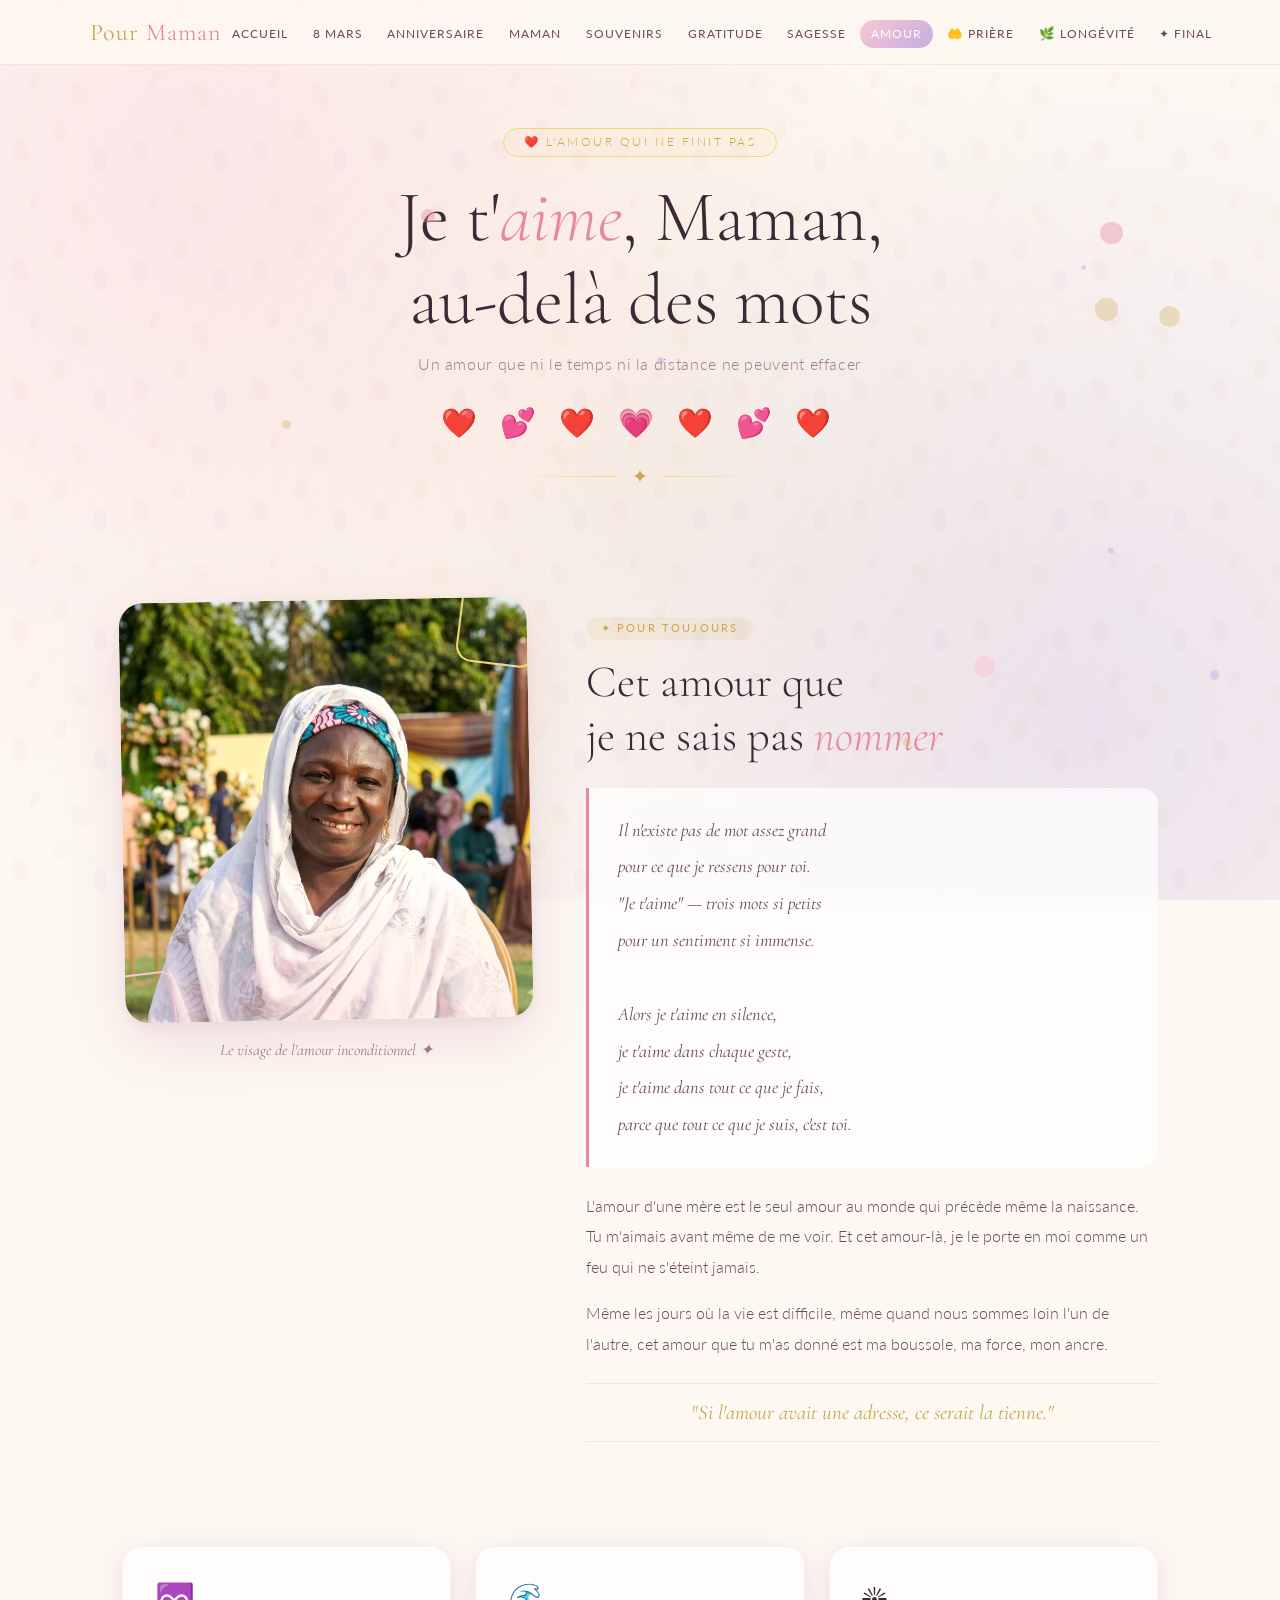
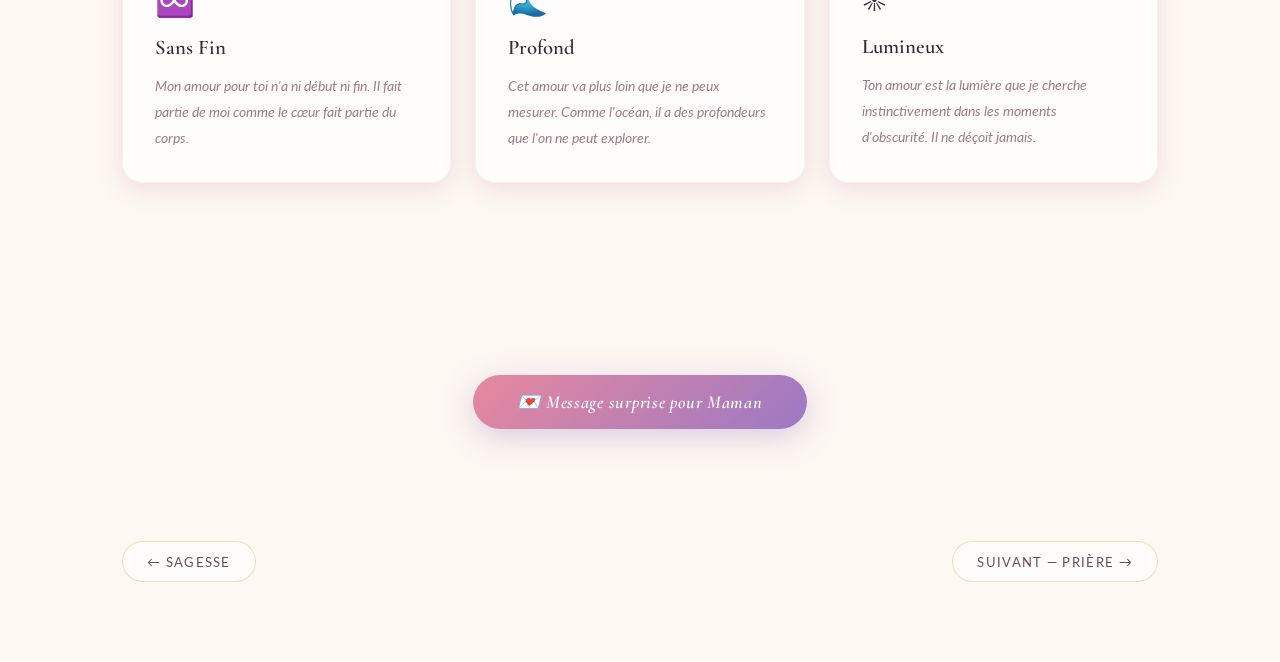
==== amour.html @ e554573a "first commit" ====
<!DOCTYPE html>
<html lang="fr">
<head>
  <meta charset="UTF-8">
  <meta name="viewport" content="width=device-width, initial-scale=1.0">
  <title>Pour Maman — Amour</title>
  <link rel="stylesheet" href="style.css">
  <style>
    .hearts-float {
      text-align: center;
      font-size: 1.8rem;
      letter-spacing: 0.5rem;
      margin: 1.5rem 0;
      animation: pulse-hearts 3s ease-in-out infinite;
    }
    @keyframes pulse-hearts {
      0%, 100% { transform: scale(1); opacity: 0.8; }
      50%       { transform: scale(1.08); opacity: 1; }
    }
  </style>
</head>
<body>

<nav>
  <div class="nav-inner">
    <a class="nav-logo" href="accueil.html">Pour <span>Maman</span></a>
    <button class="nav-toggle" aria-label="Menu" aria-expanded="false">
      <span></span><span></span><span></span>
    </button>
    <ul class="nav-links">
      <li><a href="accueil.html">Accueil</a></li>
      <li><a href="femme.html">8 Mars</a></li>
      <li><a href="anniversaire.html">Anniversaire</a></li>
      <li><a href="maman.html">Maman</a></li>
      <li><a href="souvenirs.html">Souvenirs</a></li>
      <li><a href="gratitude.html">Gratitude</a></li>
      <li><a href="sagesse.html">Sagesse</a></li>
      <li><a href="amour.html">Amour</a></li>
      <li><a href="priere.html">🤲 Prière</a></li>
      <li><a href="longevite.html">🌿 Longévité</a></li>
      <li><a href="final.html">✦ Final</a></li>
    </ul>
  </div>
</nav>

<div class="page-wrapper">

  <section class="hero-banner">
    <div class="hero-badge">❤️ L'amour qui ne finit pas</div>
    <h1 class="hero-title">
      Je t'<em>aime</em>, Maman,<br>
      au-delà des mots
    </h1>
    <p class="hero-subtitle">Un amour que ni le temps ni la distance ne peuvent effacer</p>
    <div class="hearts-float">❤️ 💕 ❤️ 💗 ❤️ 💕 ❤️</div>
    <div class="hero-divider"><span>✦</span></div>
  </section>

  <section class="content-section">
    <div class="content-grid">
      <div class="photo-col">
        <div class="photo-frame">
          <img src="images/maman8.jpg" alt="Mon amour pour Maman">
          <div class="photo-ornament"></div>
          <div class="photo-ornament-2"></div>
        </div>
        <p class="photo-label">Le visage de l'amour inconditionnel ✦</p>
      </div>
      <div class="text-col">
        <span class="text-tag">✦ Pour toujours</span>
        <h2 class="text-heading">
          Cet amour que<br>
          je ne sais pas <em>nommer</em>
        </h2>
        <div class="poem-block">
          <p>
            Il n'existe pas de mot assez grand<br>
            pour ce que je ressens pour toi.<br>
            "Je t'aime" — trois mots si petits<br>
            pour un sentiment si immense.<br><br>
            Alors je t'aime en silence,<br>
            je t'aime dans chaque geste,<br>
            je t'aime dans tout ce que je fais,<br>
            parce que tout ce que je suis, c'est toi.
          </p>
        </div>
        <div class="prose-block">
          <p>
            L'amour d'une mère est le seul amour au monde qui précède même la naissance.
            Tu m'aimais avant même de me voir.
            Et cet amour-là, je le porte en moi comme un feu qui ne s'éteint jamais.
          </p>
          <p>
            Même les jours où la vie est difficile,
            même quand nous sommes loin l'un de l'autre,
            cet amour que tu m'as donné est ma boussole,
            ma force, mon ancre.
          </p>
        </div>
        <div class="gold-quote">"Si l'amour avait une adresse, ce serait la tienne."</div>
      </div>
    </div>

    <div class="cards-grid">
      <div class="card">
        <div class="card-icon">♾️</div>
        <div class="card-title">Sans Fin</div>
        <div class="card-text">Mon amour pour toi n'a ni début ni fin. Il fait partie de moi comme le cœur fait partie du corps.</div>
      </div>
      <div class="card">
        <div class="card-icon">🌊</div>
        <div class="card-title">Profond</div>
        <div class="card-text">Cet amour va plus loin que je ne peux mesurer. Comme l'océan, il a des profondeurs que l'on ne peut explorer.</div>
      </div>
      <div class="card">
        <div class="card-icon">☀️</div>
        <div class="card-title">Lumineux</div>
        <div class="card-text">Ton amour est la lumière que je cherche instinctivement dans les moments d'obscurité. Il ne déçoit jamais.</div>
      </div>
    </div>
  </section>

  <section class="surprise-section">
    <button id="btn-surprise">💌 Message surprise pour Maman</button>
    <div id="surprise-message"></div>
  </section>

  <div class="page-nav-footer">
    <a class="btn-nav" href="sagesse.html">← Sagesse</a>
    <a class="btn-nav" href="priere.html">Suivant — Prière →</a>
  </div>

</div>

<script src="script.js"></script>
</body>
</html>
---- style.css ----
@import url('https://fonts.googleapis.com/css2?family=Cormorant+Garamond:ital,wght@0,300;0,400;0,600;1,300;1,400&family=Lato:wght@300;400&display=swap');

/* ============================
   VARIABLES & RESET
============================ */
:root {
  --rose:        #f9c6d3;
  --rose-deep:   #e8889e;
  --gold:        #c9a84c;
  --gold-light:  #f0d87a;
  --violet:      #c3aee0;
  --violet-deep: #9b79c4;
  --cream:       #fdf8f2;
  --warm-white:  #fff9f5;
  --text-dark:   #3a2a35;
  --text-mid:    #6b4c5a;
  --text-light:  #a07a8a;
  --shadow:      rgba(180, 100, 130, 0.18);
  --transition:  all 0.5s cubic-bezier(0.25, 0.8, 0.25, 1);
}

*, *::before, *::after { margin: 0; padding: 0; box-sizing: border-box; }

html { scroll-behavior: smooth; }

body {
  font-family: 'Lato', 'Georgia', serif;
  background-color: var(--cream);
  color: var(--text-dark);
  min-height: 100vh;
  overflow-x: hidden;
  position: relative;
}

/* ============================
   BACKGROUND FLORAL
============================ */
body::before {
  content: '';
  position: fixed;
  inset: 0;
  background-image:
    radial-gradient(circle at 15% 20%, rgba(249,198,211,0.35) 0%, transparent 50%),
    radial-gradient(circle at 85% 80%, rgba(195,174,224,0.3) 0%, transparent 50%),
    radial-gradient(circle at 50% 50%, rgba(201,168,76,0.08) 0%, transparent 70%);
  pointer-events: none;
  z-index: 0;
}

body::after {
  content: '';
  position: fixed;
  inset: 0;
  background-image: url("data:image/svg+xml,%3Csvg xmlns='http://www.w3.org/2000/svg' width='120' height='120'%3E%3Cg opacity='0.045'%3E%3Cellipse cx='20' cy='30' rx='8' ry='12' fill='%23e8889e' transform='rotate(-20 20 30)'/%3E%3Cellipse cx='60' cy='10' rx='6' ry='10' fill='%23c9a84c' transform='rotate(15 60 10)'/%3E%3Cellipse cx='100' cy='40' rx='7' ry='11' fill='%239b79c4' transform='rotate(-10 100 40)'/%3E%3Cellipse cx='35' cy='80' rx='5' ry='9' fill='%23e8889e' transform='rotate(25 35 80)'/%3E%3Cellipse cx='80' cy='95' rx='8' ry='12' fill='%23c9a84c' transform='rotate(-30 80 95)'/%3E%3Ccircle cx='55' cy='55' r='3' fill='%23e8889e' opacity='0.5'/%3E%3Ccircle cx='90' cy='20' r='2' fill='%23c9a84c' opacity='0.5'/%3E%3Ccircle cx='15' cy='65' r='2.5' fill='%239b79c4' opacity='0.5'/%3E%3C/g%3E%3C/svg%3E");
  pointer-events: none;
  z-index: 0;
}

/* ============================
   NAVIGATION
============================ */
nav {
  position: fixed;
  top: 0;
  left: 0;
  right: 0;
  z-index: 1000;
  background: rgba(253, 248, 242, 0.88);
  backdrop-filter: blur(16px);
  -webkit-backdrop-filter: blur(16px);
  border-bottom: 1px solid rgba(201, 168, 76, 0.2);
  padding: 0 2rem;
}

.nav-inner {
  max-width: 1100px;
  margin: 0 auto;
  display: flex;
  align-items: center;
  justify-content: space-between;
  height: 64px;
}

.nav-logo {
  font-family: 'Cormorant Garamond', serif;
  font-size: 1.5rem;
  font-weight: 400;
  color: var(--gold);
  letter-spacing: 0.04em;
  text-decoration: none;
  white-space: nowrap;
}

.nav-logo span { color: var(--rose-deep); }

.nav-toggle {
  display: none;
  background: none;
  border: none;
  cursor: pointer;
  flex-direction: column;
  gap: 5px;
  padding: 4px;
}

.nav-toggle span {
  display: block;
  width: 24px;
  height: 2px;
  background: var(--text-dark);
  border-radius: 2px;
  transition: var(--transition);
}

.nav-links {
  display: flex;
  align-items: center;
  gap: 0.15rem;
  list-style: none;
}

.nav-links a {
  font-family: 'Lato', sans-serif;
  font-size: 0.78rem;
  font-weight: 400;
  letter-spacing: 0.08em;
  text-transform: uppercase;
  color: var(--text-mid);
  text-decoration: none;
  padding: 0.4rem 0.7rem;
  border-radius: 20px;
  transition: var(--transition);
  white-space: nowrap;
}

.nav-links a:hover,
.nav-links a.active {
  background: linear-gradient(135deg, var(--rose), var(--violet));
  color: white;
}

/* ============================
   PAGE WRAPPER
============================ */
.page-wrapper {
  position: relative;
  z-index: 1;
  min-height: 100vh;
  padding-top: 64px;
}

/* ============================
   HERO BANNER
============================ */
.hero-banner {
  text-align: center;
  padding: 4rem 2rem 2rem;
  position: relative;
}

.hero-badge {
  display: inline-block;
  font-family: 'Lato', sans-serif;
  font-size: 0.72rem;
  font-weight: 300;
  letter-spacing: 0.22em;
  text-transform: uppercase;
  color: var(--gold);
  border: 1px solid var(--gold-light);
  padding: 0.4rem 1.2rem;
  border-radius: 30px;
  margin-bottom: 1.2rem;
  background: rgba(240,216,122,0.08);
}

.hero-title {
  font-family: 'Cormorant Garamond', serif;
  font-size: clamp(2.4rem, 6vw, 4.5rem);
  font-weight: 300;
  line-height: 1.15;
  color: var(--text-dark);
  margin-bottom: 0.8rem;
}

.hero-title em {
  font-style: italic;
  color: var(--rose-deep);
}

.hero-subtitle {
  font-family: 'Lato', sans-serif;
  font-size: 1rem;
  font-weight: 300;
  color: var(--text-light);
  letter-spacing: 0.04em;
  margin-bottom: 2rem;
}

.hero-divider {
  display: flex;
  align-items: center;
  justify-content: center;
  gap: 1rem;
  margin-bottom: 3rem;
}

.hero-divider::before,
.hero-divider::after {
  content: '';
  flex: 1;
  max-width: 100px;
  height: 1px;
  background: linear-gradient(to right, transparent, var(--gold-light));
}

.hero-divider::after {
  background: linear-gradient(to left, transparent, var(--gold-light));
}

.hero-divider span {
  color: var(--gold);
  font-size: 1.2rem;
}

/* ============================
   CONTENT GRID (Photo | Text)
============================ */
.content-section {
  max-width: 1100px;
  margin: 0 auto;
  padding: 2rem 2rem 5rem;
}

.content-grid {
  display: grid;
  grid-template-columns: 1fr 1.4fr;
  gap: 3.5rem;
  align-items: start;
  margin-bottom: 4rem;
  opacity: 0;
  transform: translateY(30px);
  transition: opacity 0.8s ease, transform 0.8s ease;
}

.content-grid.visible {
  opacity: 1;
  transform: translateY(0);
}

.content-grid.reverse {
  grid-template-columns: 1.4fr 1fr;
}

.content-grid.reverse .photo-col { order: 2; }
.content-grid.reverse .text-col  { order: 1; }

/* ============================
   PHOTO COLUMN
============================ */
.photo-col {
  position: relative;
}

.photo-frame {
  position: relative;
  border-radius: 24px;
  overflow: hidden;
  box-shadow: 0 20px 60px var(--shadow), 0 4px 15px rgba(0,0,0,0.06);
  transform: rotate(-1deg);
  transition: var(--transition);
}

.photo-frame:hover {
  transform: rotate(0deg) scale(1.02);
  box-shadow: 0 30px 80px var(--shadow), 0 8px 25px rgba(0,0,0,0.1);
}

.photo-frame img {
  width: 100%;
  height: 420px;
  object-fit: cover;
  display: block;
  filter: sepia(8%) saturate(1.1) brightness(1.02);
  transition: var(--transition);
}

.photo-frame:hover img {
  filter: sepia(0%) saturate(1.15) brightness(1.04);
}

.photo-frame::after {
  content: '';
  position: absolute;
  inset: 0;
  background: linear-gradient(
    180deg,
    transparent 60%,
    rgba(249,198,211,0.25) 100%
  );
  pointer-events: none;
}

.photo-ornament {
  position: absolute;
  top: -12px;
  right: -12px;
  width: 80px;
  height: 80px;
  border: 2px solid var(--gold-light);
  border-radius: 16px;
  transform: rotate(8deg);
  pointer-events: none;
}

.photo-ornament-2 {
  position: absolute;
  bottom: -10px;
  left: -10px;
  width: 60px;
  height: 60px;
  border: 2px solid var(--rose);
  border-radius: 12px;
  transform: rotate(-6deg);
  pointer-events: none;
}

.photo-label {
  text-align: center;
  margin-top: 1.2rem;
  font-family: 'Cormorant Garamond', serif;
  font-style: italic;
  font-size: 1rem;
  color: var(--text-light);
}

/* ============================
   TEXT COLUMN
============================ */
.text-col {
  padding: 1rem 0;
}

.text-tag {
  display: inline-block;
  font-size: 0.68rem;
  font-weight: 400;
  letter-spacing: 0.2em;
  text-transform: uppercase;
  color: var(--gold);
  margin-bottom: 1rem;
  background: rgba(201,168,76,0.1);
  padding: 0.3rem 0.9rem;
  border-radius: 20px;
}

.text-heading {
  font-family: 'Cormorant Garamond', serif;
  font-size: clamp(1.8rem, 3.5vw, 2.8rem);
  font-weight: 300;
  line-height: 1.2;
  color: var(--text-dark);
  margin-bottom: 1.5rem;
}

.text-heading em {
  font-style: italic;
  color: var(--rose-deep);
}

.poem-block {
  background: rgba(255,255,255,0.7);
  border-left: 3px solid var(--rose-deep);
  padding: 1.5rem 1.8rem;
  border-radius: 0 16px 16px 0;
  margin-bottom: 1.5rem;
  backdrop-filter: blur(8px);
}

.poem-block p {
  font-family: 'Cormorant Garamond', serif;
  font-size: 1.15rem;
  font-style: italic;
  line-height: 2;
  color: var(--text-mid);
}

.prose-block p {
  font-size: 1rem;
  line-height: 1.9;
  color: var(--text-mid);
  margin-bottom: 1rem;
  font-weight: 300;
}

.gold-quote {
  font-family: 'Cormorant Garamond', serif;
  font-size: 1.3rem;
  font-style: italic;
  color: var(--gold);
  text-align: center;
  padding: 1rem 0;
  border-top: 1px solid rgba(201,168,76,0.2);
  border-bottom: 1px solid rgba(201,168,76,0.2);
  margin: 1.5rem 0;
}

/* ============================
   SURPRISE BUTTON
============================ */
.surprise-section {
  text-align: center;
  padding: 3rem 2rem 5rem;
  position: relative;
  z-index: 1;
}

#btn-surprise {
  font-family: 'Cormorant Garamond', serif;
  font-size: 1.15rem;
  font-style: italic;
  font-weight: 600;
  color: white;
  background: linear-gradient(135deg, var(--rose-deep), var(--violet-deep));
  border: none;
  padding: 1rem 2.8rem;
  border-radius: 50px;
  cursor: pointer;
  letter-spacing: 0.04em;
  box-shadow: 0 8px 30px rgba(155, 121, 196, 0.35);
  transition: var(--transition);
  position: relative;
  overflow: hidden;
}

#btn-surprise::before {
  content: '';
  position: absolute;
  top: 0; left: -100%;
  width: 100%; height: 100%;
  background: linear-gradient(90deg, transparent, rgba(255,255,255,0.2), transparent);
  transition: left 0.5s ease;
}

#btn-surprise:hover {
  transform: translateY(-3px);
  box-shadow: 0 14px 40px rgba(155, 121, 196, 0.5);
}

#btn-surprise:hover::before { left: 100%; }

#surprise-message {
  max-width: 600px;
  margin: 2rem auto 0;
  background: rgba(255,255,255,0.8);
  border-radius: 20px;
  padding: 2rem;
  backdrop-filter: blur(10px);
  box-shadow: 0 10px 40px var(--shadow);
  display: none;
  font-family: 'Cormorant Garamond', serif;
  font-size: 1.2rem;
  font-style: italic;
  line-height: 1.9;
  color: var(--text-mid);
  border: 1px solid rgba(249, 198, 211, 0.4);
}

/* ============================
   CARDS GRID
============================ */
.cards-grid {
  display: grid;
  grid-template-columns: repeat(auto-fit, minmax(260px, 1fr));
  gap: 1.5rem;
  margin: 2rem 0 4rem;
}

.card {
  background: rgba(255,255,255,0.75);
  border-radius: 20px;
  padding: 2rem;
  backdrop-filter: blur(8px);
  box-shadow: 0 6px 25px var(--shadow);
  border: 1px solid rgba(249,198,211,0.3);
  transition: var(--transition);
  opacity: 0;
  transform: translateY(20px);
}

.card.visible {
  opacity: 1;
  transform: translateY(0);
}

.card:hover {
  transform: translateY(-6px);
  box-shadow: 0 16px 40px var(--shadow);
}

.card-icon {
  font-size: 2rem;
  margin-bottom: 1rem;
}

.card-title {
  font-family: 'Cormorant Garamond', serif;
  font-size: 1.3rem;
  font-weight: 600;
  color: var(--text-dark);
  margin-bottom: 0.8rem;
}

.card-text {
  font-size: 0.9rem;
  line-height: 1.8;
  color: var(--text-light);
  font-style: italic;
}

/* ============================
   NAV FOOTER
============================ */
.page-nav-footer {
  max-width: 1100px;
  margin: 0 auto;
  padding: 2rem 2rem 5rem;
  display: flex;
  justify-content: space-between;
  align-items: center;
  gap: 1rem;
  flex-wrap: wrap;
  position: relative;
  z-index: 1;
}

.btn-nav {
  font-family: 'Lato', sans-serif;
  font-size: 0.82rem;
  font-weight: 400;
  letter-spacing: 0.1em;
  text-transform: uppercase;
  color: var(--text-mid);
  text-decoration: none;
  padding: 0.7rem 1.5rem;
  border: 1px solid rgba(201,168,76,0.35);
  border-radius: 30px;
  transition: var(--transition);
  background: rgba(255,255,255,0.6);
  backdrop-filter: blur(6px);
}

.btn-nav:hover {
  background: linear-gradient(135deg, var(--rose), var(--violet));
  color: white;
  border-color: transparent;
  transform: translateY(-2px);
  box-shadow: 0 6px 20px var(--shadow);
}

/* ============================
   FLOATING PETALS
============================ */
.petal {
  position: fixed;
  pointer-events: none;
  z-index: 2000;
  font-size: 1.2rem;
  animation: fall linear forwards;
}

@keyframes fall {
  0%   { transform: translateY(-50px) rotate(0deg); opacity: 1; }
  100% { transform: translateY(110vh) rotate(360deg); opacity: 0; }
}

/* ============================
   PAGE TRANSITION
============================ */
.page-transition {
  position: fixed;
  inset: 0;
  background: linear-gradient(135deg, var(--rose), var(--violet));
  z-index: 9999;
  transform: scaleX(0);
  transform-origin: left;
}

.page-transition.enter { animation: slideIn 0.4s ease forwards; }
.page-transition.exit  { animation: slideOut 0.4s ease forwards; }

@keyframes slideIn  { from { transform: scaleX(0); } to { transform: scaleX(1); } }
@keyframes slideOut { from { transform: scaleX(1); } to { transform: scaleX(0); transform-origin: right; } }

/* ============================
   PARTICLES
============================ */
.particle {
  position: fixed;
  border-radius: 50%;
  pointer-events: none;
  z-index: 1;
  animation: drift ease-in-out infinite;
}

@keyframes drift {
  0%, 100% { transform: translateY(0) scale(1); opacity: 0.4; }
  50%       { transform: translateY(-30px) scale(1.1); opacity: 0.7; }
}

/* ============================
   FINAL PAGE SPECIAL
============================ */
.final-heart {
  font-size: 5rem;
  display: block;
  text-align: center;
  animation: heartbeat 1.5s ease-in-out infinite;
  margin: 2rem 0;
}

@keyframes heartbeat {
  0%, 100% { transform: scale(1); }
  14%      { transform: scale(1.2); }
  28%      { transform: scale(1); }
  42%      { transform: scale(1.12); }
  70%      { transform: scale(1); }
}

/* ============================
   DATES RIBBON
============================ */
.dates-ribbon {
  display: flex;
  justify-content: center;
  gap: 1.5rem;
  flex-wrap: wrap;
  margin: 2rem 0;
}

.date-badge {
  background: rgba(255,255,255,0.8);
  border-radius: 16px;
  padding: 1rem 1.5rem;
  text-align: center;
  border: 1px solid rgba(249,198,211,0.5);
  box-shadow: 0 4px 16px var(--shadow);
  min-width: 140px;
  backdrop-filter: blur(6px);
  transition: var(--transition);
}

.date-badge:hover {
  transform: translateY(-4px);
  box-shadow: 0 10px 30px var(--shadow);
}

.date-badge .date-day {
  font-family: 'Cormorant Garamond', serif;
  font-size: 2.2rem;
  font-weight: 300;
  color: var(--rose-deep);
  line-height: 1;
}

.date-badge .date-month {
  font-size: 0.75rem;
  letter-spacing: 0.15em;
  text-transform: uppercase;
  color: var(--gold);
  margin-top: 0.2rem;
}

.date-badge .date-label {
  font-size: 0.78rem;
  color: var(--text-light);
  margin-top: 0.3rem;
  font-style: italic;
}

/* ============================
   RESPONSIVE
============================ */
@media (max-width: 900px) {
  .nav-toggle { display: flex; }
  
  .nav-links {
    display: none;
    position: absolute;
    top: 64px;
    left: 0;
    right: 0;
    background: rgba(253,248,242,0.97);
    backdrop-filter: blur(16px);
    flex-direction: column;
    padding: 1rem;
    gap: 0.3rem;
    border-bottom: 1px solid rgba(201,168,76,0.2);
    align-items: stretch;
  }
  
  .nav-links.open { display: flex; }
  
  .nav-links a {
    padding: 0.6rem 1rem;
    text-align: center;
  }

  .content-grid,
  .content-grid.reverse {
    grid-template-columns: 1fr;
    gap: 2rem;
  }

  .content-grid.reverse .photo-col,
  .content-grid.reverse .text-col {
    order: unset;
  }

  .photo-frame img { height: 280px; }
}

@media (max-width: 480px) {
  .hero-title { font-size: 2rem; }
  .content-section { padding: 1.5rem 1.5rem 4rem; }
  .dates-ribbon { gap: 0.8rem; }
  .date-badge { min-width: 110px; padding: 0.8rem 1rem; }
}
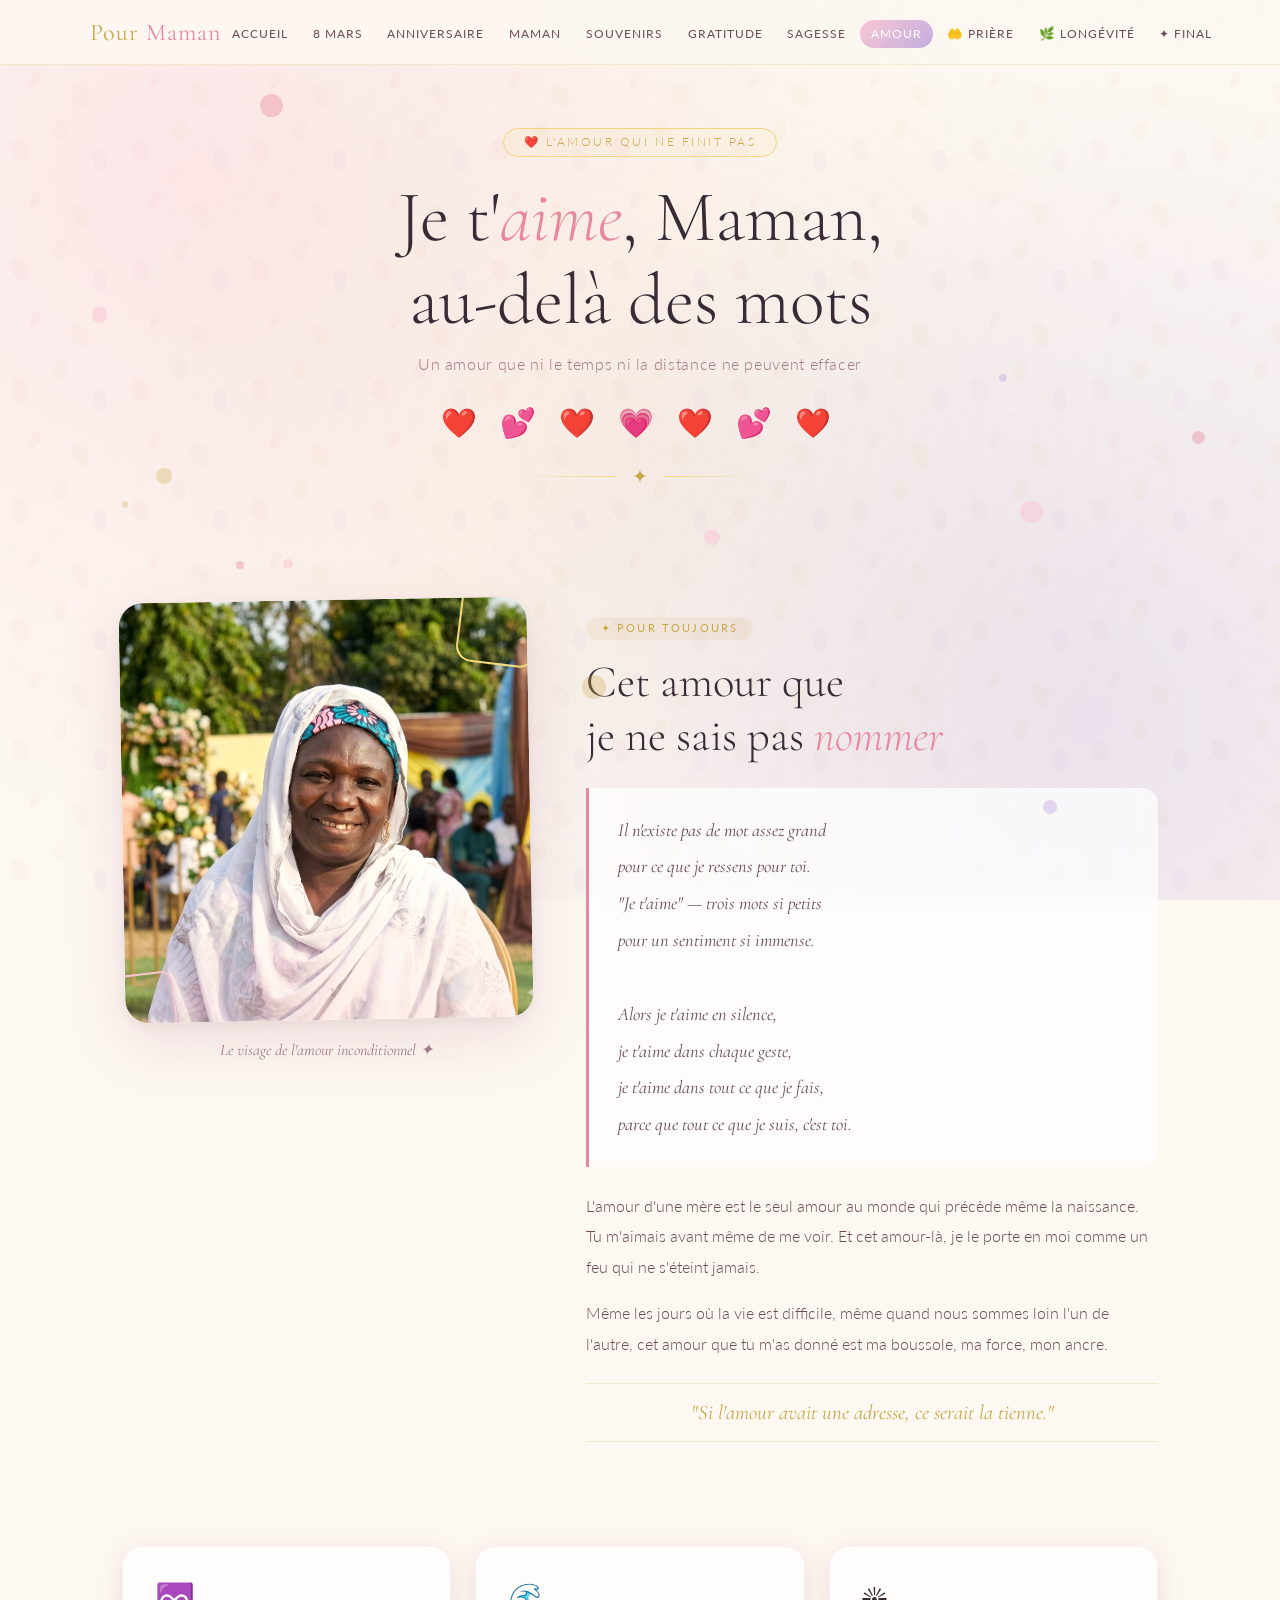
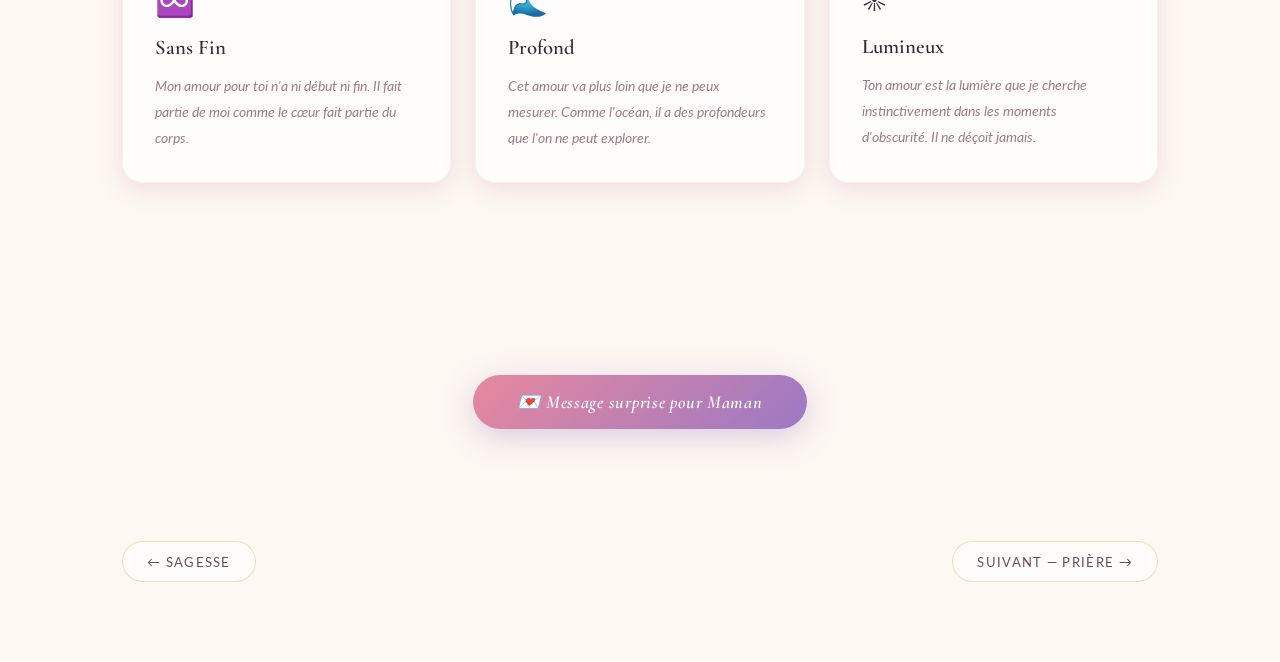
==== commit dec50bcf: "sd commit" ====
--- a/amour.html
+++ b/amour.html
@@ -23,12 +23,12 @@
 
 <nav>
   <div class="nav-inner">
-    <a class="nav-logo" href="accueil.html">Pour <span>Maman</span></a>
+    <a class="nav-logo" href="index.html">Pour <span>Maman</span></a>
     <button class="nav-toggle" aria-label="Menu" aria-expanded="false">
       <span></span><span></span><span></span>
     </button>
     <ul class="nav-links">
-      <li><a href="accueil.html">Accueil</a></li>
+      <li><a href="index.html">Accueil</a></li>
       <li><a href="femme.html">8 Mars</a></li>
       <li><a href="anniversaire.html">Anniversaire</a></li>
       <li><a href="maman.html">Maman</a></li>
